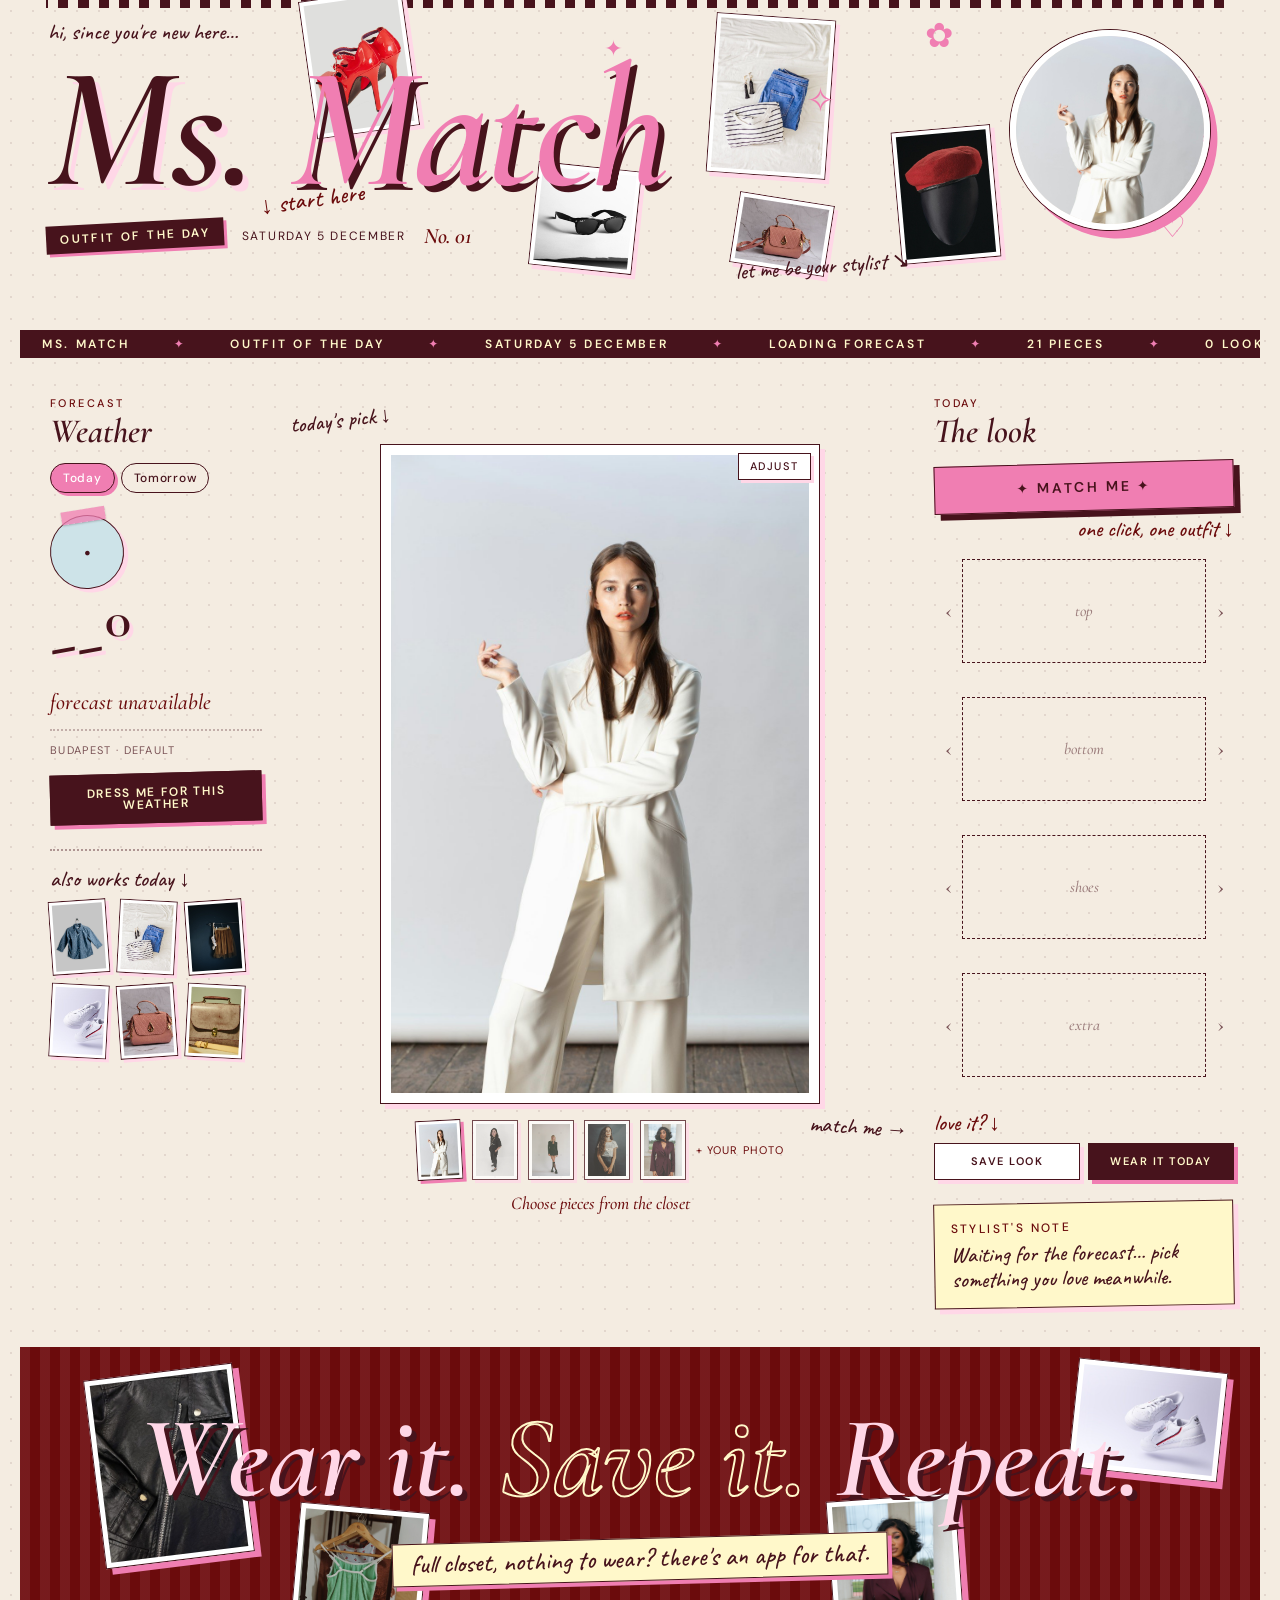
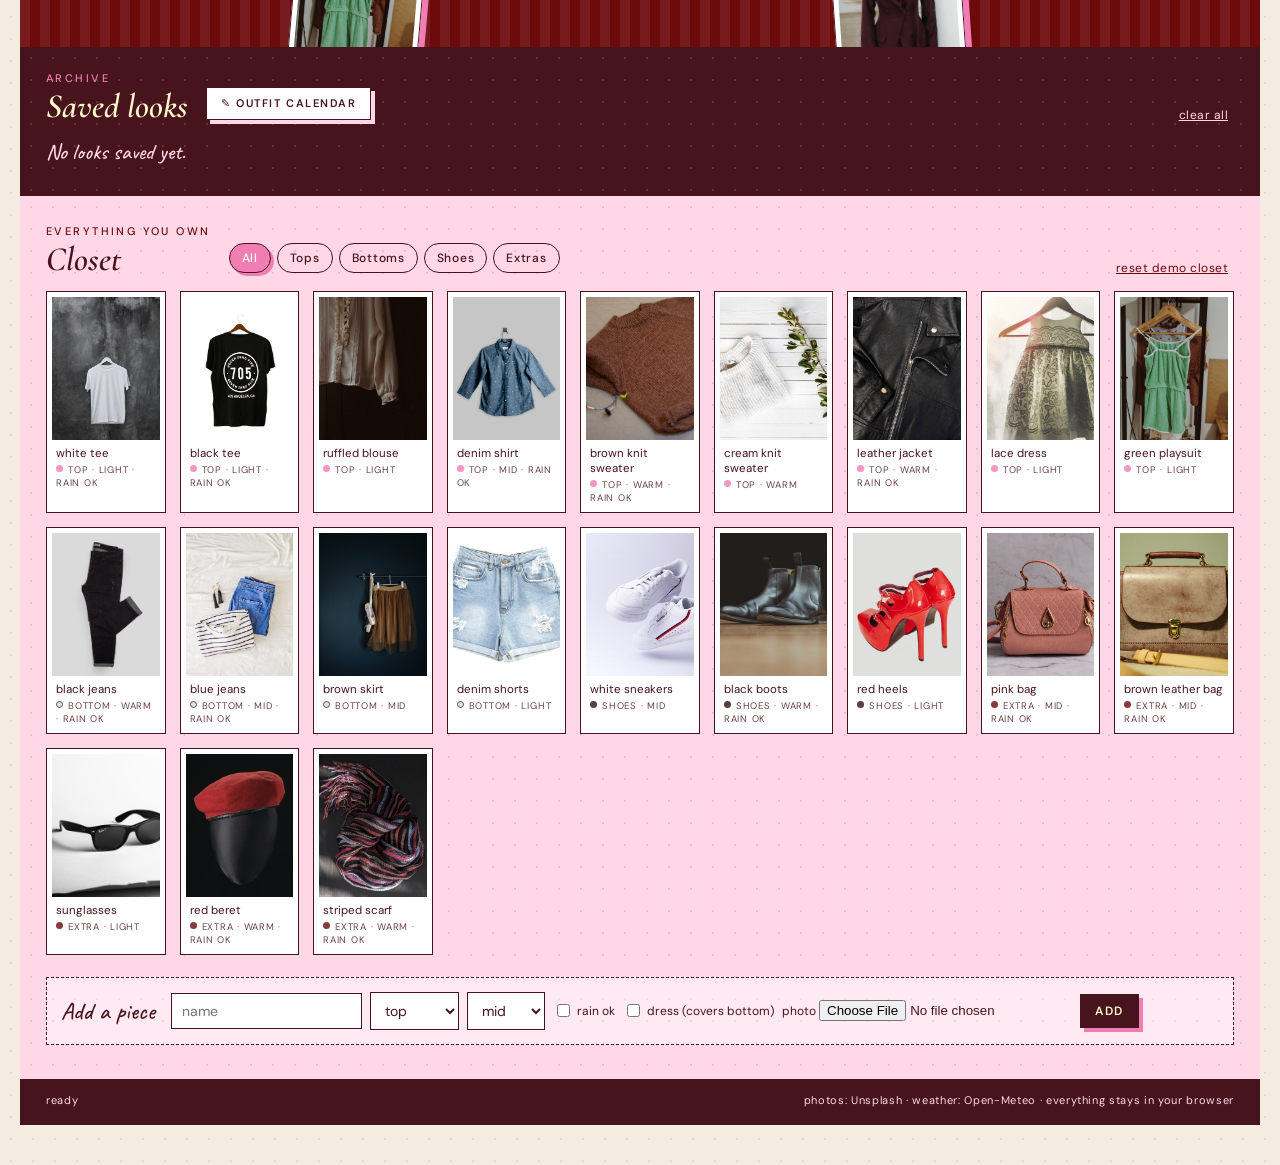
==== index.html @ efe059f7 "Add Ms. Match: closet, forecast and daily outfit A browser-only wardrobe app. Clothes are stored as " ====
<!DOCTYPE html>
<html lang="en">
<head>
  <meta charset="UTF-8">
  <meta name="viewport" content="width=device-width, initial-scale=1.0">
  <title>Ms. Match — Outfit of the day</title>
  <link rel="preconnect" href="https://fonts.googleapis.com">
  <link href="https://fonts.googleapis.com/css2?family=Cormorant+Garamond:ital,wght@0,500;0,600;1,500;1,600&family=DM+Sans:wght@400;500;600&family=Caveat:wght@500;600&display=swap" rel="stylesheet">
  <link rel="stylesheet" href="css/style.css">
</head>
<body>

<main class="app">

  <!-- ---------- hero ---------- -->
  <header class="hero">
    <!-- collage layer behind the name -->
    <div class="collage" aria-hidden="true">
      <img class="c1" src="assets/clothes/heels-red.jpg" alt="">
      <img class="c2" src="assets/clothes/sunglasses.jpg" alt="">
      <img class="c3" src="assets/clothes/jeans-blue.jpg" alt="">
      <img class="c4" src="assets/clothes/beret-red.jpg" alt="">
      <img class="c5" src="assets/clothes/bag-pink.jpg" alt="">
      <span class="scribble s1">↓ start here</span>
      <span class="scribble s2">✿</span>
      <span class="scribble s3">♡</span>
    </div>
    <div class="portrait" id="hero-portrait"><img src="assets/models/model-white.jpg" alt=""></div>
    <span class="note n1">hi, since you're new here…</span>
    <span class="note n2">let me be your stylist ↘</span>
    <span class="doodle d1">✦</span>
    <span class="doodle d2">✧</span>
    <span class="doodle d3">✦</span>
    <span class="doodle d4">✧</span>
    <h1 class="brand-big"><span class="ms">Ms.</span> <span class="match">Match</span></h1>
    <div class="hero-row">
      <span class="sticker">outfit of the day</span>
      <span class="hero-date" id="today-label">—</span>
      <span class="issue">No. 01</span>
    </div>
  </header>

  <!-- ticker -->
  <div class="ticker"><div class="ticker-track" id="ticker"></div></div>

  <!-- ---------- main three columns ---------- -->
  <section class="board">

    <!-- weather -->
    <aside class="col weather">
      <h2 class="title"><small>forecast</small>Weather</h2>
      <div class="day-toggle">
        <button class="chip active" data-day="0">Today</button>
        <button class="chip" data-day="1">Tomorrow</button>
      </div>
      <div class="w-icon" id="w-icon">·</div>
      <div class="w-temp" id="w-temp">--°</div>
      <div class="w-desc" id="w-desc">loading forecast…</div>
      <div class="w-meta" id="w-meta"></div>
      <div class="w-place" id="w-place">locating…</div>
      <button class="btn primary wide" id="btn-suggest">Dress me for this weather</button>
      <p class="hint" id="w-hint"></p>
      <div class="pairings">
        <span class="note">also works today ↓</span>
        <div class="pairings-grid" id="pairings"></div>
      </div>
    </aside>

    <!-- the model -->
    <section class="col stage-col">
      <span class="note n3">today's pick ↓</span>
      <span class="note n4">match me →</span>
      <div class="stage" id="stage">
        <img class="model" id="model-img" src="" alt="model">
        <div class="pin" data-slot="top"></div>
        <div class="pin" data-slot="bottom"></div>
        <div class="pin" data-slot="shoes"></div>
        <div class="pin" data-slot="extra"></div>
        <div class="scanline"></div>
        <div class="scan-label">matching…</div>
        <div class="match-label">match!</div>
        <button class="adjust-btn" id="btn-adjust" type="button">adjust</button>
      </div>
      <div class="adjust-bar" id="adjust-bar" hidden>
        <span class="what" id="adjust-what">drag a piece</span>
        <input type="range" id="adjust-scale" min="0.3" max="2" step="0.05" value="1"
               aria-label="size of the selected piece" disabled>
      </div>
      <div class="model-picker" id="model-picker"></div>
      <div class="caption" id="stage-caption">Choose pieces from the closet</div>
    </section>

    <!-- the look -->
    <aside class="col look">
      <h2 class="title"><small>today</small>The look</h2>
      <div class="match-zone">
        <button class="btn big" id="btn-match">✦ Match me ✦</button>
        <span class="note">one click, one outfit ↓</span>
      </div>

      <div class="slot" data-slot="top">
        <button class="arrow" data-dir="-1" aria-label="previous">‹</button>
        <div class="slot-card"><img alt=""><div class="slot-empty">top</div></div>
        <button class="arrow" data-dir="1" aria-label="next">›</button>
        <div class="slot-name"></div>
      </div>
      <div class="slot" data-slot="bottom">
        <button class="arrow" data-dir="-1" aria-label="previous">‹</button>
        <div class="slot-card"><img alt=""><div class="slot-empty">bottom</div></div>
        <button class="arrow" data-dir="1" aria-label="next">›</button>
        <div class="slot-name"></div>
      </div>
      <div class="slot" data-slot="shoes">
        <button class="arrow" data-dir="-1" aria-label="previous">‹</button>
        <div class="slot-card"><img alt=""><div class="slot-empty">shoes</div></div>
        <button class="arrow" data-dir="1" aria-label="next">›</button>
        <div class="slot-name"></div>
      </div>
      <div class="slot" data-slot="extra">
        <button class="arrow" data-dir="-1" aria-label="previous">‹</button>
        <div class="slot-card"><img alt=""><div class="slot-empty">extra</div></div>
        <button class="arrow" data-dir="1" aria-label="next">›</button>
        <div class="slot-name"></div>
      </div>

      <div class="actions" id="actions" hidden>
        <span class="note">love it? ↓</span>
        <button class="btn" id="btn-save">Save look</button>
        <button class="btn primary" id="btn-wear">Wear it today</button>
      </div>
      <div class="style-note">
        <span class="stamp" id="stamp">worn ✓</span>
        <span class="note-title">stylist's note</span>
        <p id="style-note">—</p>
      </div>
    </aside>
  </section>

  <!-- ---------- statement band ---------- -->
  <section class="band">
    <img class="b1" src="assets/clothes/jacket-leather.jpg" alt="">
    <img class="b2" src="assets/clothes/dress-green.jpg" alt="">
    <img class="b3" src="assets/clothes/sneakers-white.jpg" alt="">
    <img class="b4" src="assets/models/model-burgundy.jpg" alt="">
    <h2 class="band-text"><span>Wear it.</span> <span class="outline">Save it.</span> <span>Repeat.</span></h2>
    <span class="note n5">full closet, nothing to wear? there's an app for that.</span>
  </section>

  <!-- ---------- saved looks ---------- -->
  <section class="strip">
    <div class="strip-head">
      <h2 class="title"><small>archive</small>Saved looks</h2>
      <button class="btn" id="btn-cal">✎ Outfit calendar</button>
      <button class="link" id="btn-clear-saved">clear all</button>
    </div>
    <div class="saved-list" id="saved-list"></div>
  </section>

  <!-- ---------- closet ---------- -->
  <section class="closet">
    <div class="strip-head">
      <h2 class="title"><small>everything you own</small>Closet</h2>
      <div class="filters" id="filters">
        <button class="chip active" data-cat="all">All</button>
        <button class="chip" data-cat="top">Tops</button>
        <button class="chip" data-cat="bottom">Bottoms</button>
        <button class="chip" data-cat="shoes">Shoes</button>
        <button class="chip" data-cat="extra">Extras</button>
      </div>
      <button class="link" id="btn-reset-demo">reset demo closet</button>
    </div>

    <div class="closet-grid" id="closet-grid"></div>

    <form class="add-form" id="add-form">
      <span class="form-title">Add a piece</span>
      <input name="name" placeholder="name" required>
      <select name="cat">
        <option value="top">top</option>
        <option value="bottom">bottom</option>
        <option value="shoes">shoes</option>
        <option value="extra">extra</option>
      </select>
      <select name="warmth">
        <option value="1">light</option>
        <option value="2" selected>mid</option>
        <option value="3">warm</option>
      </select>
      <label class="check"><input name="rain" type="checkbox"> rain ok</label>
      <label class="check"><input name="full" type="checkbox"> dress (covers bottom)</label>
      <label class="file">photo <input name="photo" type="file" accept="image/*" required></label>
      <button class="btn primary" type="submit">Add</button>
    </form>
  </section>

  <!-- ---------- outfit calendar (modal) ---------- -->
  <div class="modal" id="cal" hidden>
    <div class="modal-card">
      <button class="modal-close" id="cal-close" aria-label="close">×</button>
      <div class="cal-head">
        <button class="arrow" id="cal-prev">‹</button>
        <h2 class="title" id="cal-title">—</h2>
        <button class="arrow" id="cal-next">›</button>
      </div>
      <div class="cal-week"><span>Mon</span><span>Tue</span><span>Wed</span><span>Thu</span><span>Fri</span><span>Sat</span><span>Sun</span></div>
      <div class="cal-grid" id="cal-grid"></div>
      <p class="note cal-note">every day you press "wear it" lands here ♡</p>
    </div>
  </div>

  <footer class="foot">
    <span id="status">ready</span>
    <span>photos: Unsplash · weather: Open-Meteo · everything stays in your browser</span>
  </footer>
</main>

<script src="js/closet.js"></script>
<script src="js/app.js"></script>
</body>
</html>
---- css/style.css ----
/* ------------------------------------------------------------------
   Ms. Match — paper, pink and a little burgundy
   Palette: cherry cola #47131C · rosewood #6B0B0C · coffee bean #2D120D
            lemon soda #FFF8CA · cotton candy #FFD7E7 · botticelli #CDE3E8
   Added:   paper #F4ECE1 (the page itself) · bubblegum #F07EB2 (display type)
   ------------------------------------------------------------------ */

:root {
  --wine:    #47131C;
  --rose:    #6B0B0C;
  --coffee:  #2D120D;
  --cream:   #FFF8CA;
  --blush:   #FFD7E7;
  --sky:     #CDE3E8;
  --paper:   #F4ECE1;
  --paper-2: #EDE2D3;
  --pink:    #F07EB2;
  --glow:    #FF8FC5;        /* the scanner light */
  --serif: 'Cormorant Garamond', Georgia, serif;
  --sans:  'DM Sans', system-ui, sans-serif;
  --hand:  'Caveat', 'Segoe Print', cursive;
}

* { box-sizing: border-box; }

body {
  margin: 0;
  min-height: 100vh;
  font-family: var(--sans);
  font-size: 14px;
  color: var(--wine);
  background-color: var(--paper);
  background-image: radial-gradient(rgba(71,19,28,.10) 1.3px, transparent 1.4px);
  background-size: 22px 22px;
}

.app { max-width: 1240px; margin: 0 auto; padding: 0 26px 40px; }

/* ---------- shared pieces --------------------------------------- */
.title {
  margin: 0 0 14px;
  font: italic 600 34px/1 var(--serif);
  color: var(--wine);
}
.title small {
  display: block; margin-bottom: 6px;
  font: 500 11px/1 var(--sans); letter-spacing: .22em; text-transform: uppercase;
  color: var(--rose);
}
.link {
  font: inherit; font-size: 12px; letter-spacing: .04em;
  background: none; border: 0; cursor: pointer;
  color: var(--rose); text-decoration: underline;
}
.note {                                   /* handwritten side notes */
  font: 500 22px/1.1 var(--hand);
  color: var(--wine);
  pointer-events: none;
}

/* the ONE building block: a white paper card with a wine line and a pink shadow */
.stage, .slot-card, .closet-item, .saved-item, .model-picker img {
  background: #fff;
  color: var(--wine);
  border: 1px solid var(--wine);
  box-shadow: 5px 5px 0 var(--blush);
}

/* pink washi tape — the motif that ties the cards together */
.saved-item::before, .w-icon::after {
  content: ""; position: absolute; z-index: 2;
  width: 44px; height: 13px; left: 50%; top: -7px;
  transform: translateX(-50%) rotate(-3deg);
  background: rgba(240,126,178,.75);
  box-shadow: 0 1px 2px rgba(0,0,0,.2);
}

.btn {
  font: 600 12px/1 var(--sans); letter-spacing: .14em; text-transform: uppercase;
  padding: 12px 16px; cursor: pointer;
  color: var(--wine); background: #fff;
  border: 1px solid var(--wine);
  box-shadow: 4px 4px 0 var(--blush);
  transition: transform .1s, box-shadow .1s, background .15s;
}
.btn:hover { background: var(--cream); }
.btn:active { transform: translate(3px, 3px); box-shadow: 1px 1px 0 var(--blush); }
.btn.primary { background: var(--wine); color: var(--cream); box-shadow: 4px 4px 0 var(--pink); }
.btn.primary:hover { background: var(--rose); }
.btn.wide { width: 100%; }

.chip {
  font: 500 12px/1 var(--sans); letter-spacing: .06em;
  padding: 8px 12px; cursor: pointer;
  color: var(--wine); background: transparent;
  border: 1px solid var(--wine); border-radius: 999px;
}
.chip.active { background: var(--wine); color: var(--cream); box-shadow: 3px 3px 0 var(--pink); }
.day-toggle, .filters { display: flex; gap: 6px; flex-wrap: wrap; }

/* ---------- hero ------------------------------------------------ */
.hero {
  position: relative;
  padding: 44px 0 10px;
  margin-bottom: 0;
  z-index: 2;
  min-height: 330px;
  border-top: 8px solid transparent;
  border-image: repeating-linear-gradient(90deg, var(--wine) 0 10px, transparent 10px 20px) 8;
}
.brand-big {
  margin: 0;
  font: italic 600 clamp(84px, 13.5vw, 176px)/.9 var(--serif);
  letter-spacing: -.02em;
  color: var(--pink);
  text-shadow: 6px 6px 0 var(--wine);
  pointer-events: none;
}
.brand-big .ms { color: var(--wine); text-shadow: 6px 6px 0 var(--blush); }
.hero-row {
  display: flex; align-items: center; gap: 18px; flex-wrap: wrap;
  margin-top: 14px;
  font-size: 12px; letter-spacing: .14em; text-transform: uppercase;
}
.hero-row .issue { font: italic 600 22px/1 var(--serif); letter-spacing: 0; text-transform: none; color: var(--rose); }
.sticker {
  display: inline-block; padding: 8px 14px;
  background: var(--wine); color: var(--cream);
  font: 600 12px/1 var(--sans); letter-spacing: .2em; text-transform: uppercase;
  transform: rotate(-3deg);
  box-shadow: 3px 3px 0 var(--pink);
}
.doodle { position: absolute; color: var(--pink); pointer-events: none; font-size: 28px; }
.doodle.d1 { left: 47%; top: 26px; font-size: 22px; }
.doodle.d2 { left: 64%; top: 70px; font-size: 34px; }
.doodle.d3 { right: 9%;  top: 40px; font-size: 40px; }
.doodle.d4 { right: 2%;  top: 118px; font-size: 20px; }
.hero .note.n1 { position: absolute; left: 2px; top: 12px; }
.hero .note.n2 { position: absolute; right: 12%; top: 96px; transform: rotate(-4deg); }
@media (max-width: 900px) {
  .hero { margin-bottom: 0; }
  .brand-big { text-shadow: 3px 3px 0 var(--wine); }
  .hero .note.n2 { display: none; }
}

/* ---------- board ------------------------------------------------ */
.board {
  display: grid;
  grid-template-columns: 220px 1fr 300px;
  gap: 30px;
  align-items: start;
  padding-top: 40px;
}
@media (max-width: 900px) { .board { grid-template-columns: 1fr; } }
.col { min-width: 0; }

/* weather */
.weather { padding: 0 4px; position: relative; }
.weather .chip.active { background: var(--pink); color: #fff; border-color: var(--wine); }
.w-icon {
  position: relative;
  width: 74px; height: 74px; margin: 22px 0 10px;
  display: grid; place-items: center;
  font-size: 40px; line-height: 1;
  background: var(--sky); color: var(--wine);
  border: 1px solid var(--wine); border-radius: 50%;
  box-shadow: 4px 4px 0 var(--blush);
  transform: rotate(-6deg);
}
.w-temp { font: 500 84px/1 var(--serif); color: var(--wine); text-shadow: 4px 4px 0 var(--blush); }
.w-desc { font: italic 500 22px/1.2 var(--serif); margin-top: 6px; color: var(--rose); }
.w-meta { font-size: 12px; opacity: .8; margin-top: 8px; white-space: pre-line; line-height: 1.6; }
.w-place { font-size: 11px; letter-spacing: .12em; text-transform: uppercase; opacity: .7; margin: 14px 0 16px; padding-top: 12px; border-top: 2px dotted rgba(71,19,28,.4); }
.weather .btn.primary { transform: rotate(-1.5deg); }
.hint { font: 500 21px/1.15 var(--hand); margin: 16px 0 0; color: var(--rose); }

/* stage */
.stage-col { display: flex; flex-direction: column; align-items: center; padding-top: 46px; position: relative; }
.stage {
  position: relative;
  width: 100%; max-width: 440px;
  aspect-ratio: 2 / 3;
  padding: 10px;
  overflow: hidden;
}
.stage .model {
  width: 100%; height: 100%; object-fit: cover; display: block;
  filter: saturate(.95);
  transition: filter .25s;
}
.stage-col .note.n3 { position: absolute; left: -6px; top: 10px; transform: rotate(-6deg); }
.stage-col .note.n4 { position: absolute; right: -4px; bottom: 76px; transform: rotate(4deg); }

/* A piece sits on the body. --px/--py are the centre as a percentage of the
   stage, --pw the width; app.js writes all three from the stored placement. */
/* multiply drops the plain light background of a self-shot piece into the photo
   behind it, so nothing has to be cut out by hand. It sits on .pin and not on
   the image: .pin is transformed, which makes it a stacking context, and a
   blend applied inside that context would blend against the pin itself -
   computing to "multiply" while changing nothing on screen. */
.pin {
  position: absolute;
  left: var(--px, 50%); top: var(--py, 50%);
  width: var(--pw, 34%); aspect-ratio: 3 / 4;
  opacity: 0;
  transform: translate(-50%, -50%) scale(.85) rotate(var(--tilt, 0deg));
  transition: opacity .25s, transform .25s;
  pointer-events: none;
  mix-blend-mode: multiply;
}
/* contain keeps the whole garment in frame; the blend hides the empty edges */
.pin img { width: 100%; height: 100%; object-fit: contain; display: block; }
.pin.on { opacity: 1; transform: translate(-50%, -50%) scale(1) rotate(var(--tilt, 0deg)); }

/* adjust mode: the pieces become draggable, everything else stays put */
.adjust-btn {
  position: absolute; right: 8px; top: 8px; z-index: 3;
  font: 500 11px/1 var(--sans); letter-spacing: .14em; text-transform: uppercase;
  padding: 7px 11px; cursor: pointer;
  background: #fff; color: var(--wine);
  border: 1px solid var(--wine); box-shadow: 3px 3px 0 var(--blush);
}
.stage.adjusting .adjust-btn { background: var(--wine); color: var(--cream); }
.stage.adjusting .pin.on { pointer-events: auto; cursor: grab; touch-action: none; }
.stage.adjusting .pin.on::after {
  content: ""; position: absolute; inset: -3px;
  border: 1px dashed var(--rose);
}
.stage.adjusting .pin.on.active::after { border: 2px solid var(--glow); }
.stage.adjusting .pin.on.dragging { cursor: grabbing; transition: none; }
.adjust-bar {
  display: flex; align-items: center; gap: 10px;
  margin-top: 12px; width: 100%; max-width: 440px;
  font: 500 12px/1 var(--sans); color: var(--wine);
}
.adjust-bar[hidden] { display: none; }
.adjust-bar input[type="range"] { flex: 1; accent-color: var(--rose); }
.adjust-bar .what { letter-spacing: .1em; text-transform: uppercase; min-width: 96px; }

/* scan effect: a pink x-ray — the model stays visible as a silhouette */
.stage.scan, .stage.spin { background: var(--wine); border-color: var(--wine); }
.stage.scan .model, .stage.spin .model {
  filter: grayscale(1) contrast(1.35) brightness(.75) sepia(1) hue-rotate(295deg) saturate(2.4);
}
/* During the sweep the stage turns wine-dark. multiply against a dark backdrop
   would swallow the pieces, so they blend normally for the length of the
   animation and glow instead. */
.stage.scan .pin.on, .stage.spin .pin.on { mix-blend-mode: normal; }
.stage.scan .pin.on img, .stage.spin .pin.on img {
  filter: grayscale(1) contrast(1.3) sepia(1) hue-rotate(300deg) saturate(2.2) brightness(1.05)
          drop-shadow(0 0 10px rgba(255,143,197,.8));
}
.scanline {
  position: absolute; left: 0; right: 0; top: -4px; height: 4px;
  background: var(--glow); box-shadow: 0 0 18px 6px rgba(255,143,197,.75);
  opacity: 0; pointer-events: none;
}
.stage.scan .scanline { animation: sweep 2.4s ease-in-out 1; }
.stage.spin .scanline { animation: sweep 1.1s linear infinite; }
@keyframes sweep { from { top: -4px; opacity: 1; } to { top: 100%; opacity: 1; } }
.scan-label {
  position: absolute; left: 0; right: 0; bottom: 14px; text-align: center;
  font: 500 12px/1 var(--sans); letter-spacing: .5em; text-transform: uppercase;
  color: var(--glow); text-shadow: 0 0 10px var(--glow);
  opacity: 0; pointer-events: none;
}
.stage.scan .scan-label, .stage.spin .scan-label { animation: blink .5s steps(2) infinite; }
@keyframes blink { from { opacity: 1; } to { opacity: .3; } }

/* the "match!" burst after a shuffle */
.match-label {
  position: absolute; inset: 0; display: grid; place-items: center;
  font: 600 96px/1 var(--hand); color: var(--cream);
  text-shadow: 5px 5px 0 var(--pink), 0 0 30px rgba(255,143,197,.8);
  transform: rotate(-8deg) scale(.4); opacity: 0; pointer-events: none;
}
.stage.matched .match-label { animation: pop .9s cubic-bezier(.2,1.4,.4,1) 1 forwards; }
@keyframes pop {
  0%   { opacity: 0; transform: rotate(-8deg) scale(.4); }
  35%  { opacity: 1; transform: rotate(-8deg) scale(1.15); }
  100% { opacity: 1; transform: rotate(-8deg) scale(1); }
}

/* the one big button: Match me */
.match-zone { display: flex; flex-direction: column; gap: 6px; margin: 0 0 18px; }
.match-zone .note { color: var(--rose); align-self: flex-end; }
.btn.big {
  padding: 16px 28px; font-size: 14px; letter-spacing: .2em;
  background: var(--pink); color: var(--wine); border-color: var(--wine);
  box-shadow: 6px 6px 0 var(--wine);
  transform: rotate(-1.5deg);
}
.btn.big:hover { background: #ff9ccb; }
.btn.big:active { transform: rotate(-1.5deg) translate(4px, 4px); box-shadow: 2px 2px 0 var(--wine); }
.stage.spin .pin { transition: none; }

.model-picker { display: flex; gap: 10px; margin-top: 16px; align-items: center; }
.model-picker img {
  width: 46px; height: 60px; object-fit: cover; cursor: pointer;
  padding: 3px; opacity: .75; box-shadow: 3px 3px 0 var(--blush);
}
.model-picker img.on { opacity: 1; transform: rotate(-3deg); box-shadow: 3px 3px 0 var(--pink); }
.model-picker .file { font-size: 11px; letter-spacing: .1em; text-transform: uppercase; cursor: pointer; color: var(--rose); }
.model-picker input { display: none; }
.caption { margin-top: 12px; font: italic 500 18px/1.3 var(--serif); text-align: center; color: var(--rose); max-width: 440px; }

/* the look */
.slot {
  display: grid;
  grid-template-columns: 28px 1fr 28px;
  grid-template-areas: "l card r" ". name .";
  align-items: center;
  margin-bottom: 12px;
}
.slot-card { grid-area: card; position: relative; height: 104px; padding: 5px; }
.slot-card img { width: 100%; height: 100%; object-fit: cover; display: none; }
.slot-card.on img { display: block; }
.slot-card:not(.on) { background: transparent; border: 1px dashed var(--wine); box-shadow: none; }
.slot-empty {
  position: absolute; inset: 0; display: grid; place-items: center;
  font: italic 500 16px var(--serif); color: var(--wine); opacity: .5;
}
.slot-card.on .slot-empty { display: none; }
.slot .arrow { font: 500 24px/1 var(--serif); color: var(--wine); background: none; border: 0; cursor: pointer; opacity: .7; }
.slot .arrow:hover { opacity: 1; }
.slot-name { grid-area: name; text-align: center; font: italic 500 15px var(--serif); color: var(--rose); min-height: 16px; margin-top: 6px; }
.slot.dim { opacity: .35; }
.actions { display: grid; grid-template-columns: 1fr 1fr; gap: 8px; margin-top: 8px; animation: rise .4s ease-out; }
.actions .note { grid-column: 1 / -1; color: var(--rose); }
.actions .btn { padding: 12px 6px; font-size: 11px; }
.actions.pulse .btn.primary { animation: pulse 1.2s ease-in-out 3; }
@keyframes rise { from { opacity: 0; transform: translateY(8px); } to { opacity: 1; transform: none; } }
@keyframes pulse { 0%, 100% { transform: none; } 50% { transform: scale(1.06) rotate(-1deg); } }

/* ---------- saved looks: the burgundy band ------------------------ */
.strip {
  margin: 40px -26px 0;
  padding: 26px 26px 30px;
  background-color: var(--wine);
  background-image: radial-gradient(rgba(255,215,231,.16) 1.4px, transparent 1.5px);
  background-size: 22px 22px;
  color: var(--cream);
}
.strip .title { color: var(--cream); }
.strip .title small { color: var(--pink); }
.strip .link { color: var(--blush); }
.strip-head { display: flex; align-items: flex-end; gap: 18px; margin-bottom: 14px; }
.strip-head .title { margin: 0; }
.strip-head .filters { margin-bottom: 4px; }
.strip-head .link { margin-left: auto; }
.saved-list { display: flex; gap: 14px; flex-wrap: wrap; }
.saved-list .empty { font: 500 22px var(--hand); color: var(--blush); }
.saved-item {
  position: relative;
  display: flex; align-items: flex-end; gap: 10px; cursor: pointer;
  padding: 10px 10px 8px; margin-top: 8px;
  box-shadow: 5px 5px 0 var(--pink);
}
.saved-item:hover { background: var(--cream); }
.saved-item .thumbs { display: flex; gap: 3px; }
.saved-item .thumbs img { width: 34px; height: 44px; object-fit: cover; }
.saved-item .meta { font-size: 11px; opacity: .8; line-height: 1.4; }
.saved-item.worn { background: var(--blush); }
.saved-item.worn .meta::after { content: "worn today"; display: block; color: var(--rose); font-style: italic; }
.saved-item .del { background: none; border: 0; color: var(--wine); opacity: .5; cursor: pointer; font-size: 14px; }
.saved-item .wear {
  font: 600 10px/1 var(--sans); letter-spacing: .14em; text-transform: uppercase;
  padding: 7px 9px; cursor: pointer; background: var(--wine); color: var(--cream); border: 0;
  box-shadow: 3px 3px 0 var(--pink);
}
.saved-item .wear:hover { background: var(--rose); }
.strip-head .btn { margin-bottom: 4px; padding: 10px 14px; font-size: 11px; }

/* ---------- closet: the cotton-candy block --------------------------- */
.closet {
  margin: 0 -26px 0;
  padding: 30px 26px 34px;
  background-color: var(--blush);
  background-image: radial-gradient(rgba(71,19,28,.12) 1.3px, transparent 1.4px);
  background-size: 22px 22px;
  color: var(--wine);
}
.closet .chip.active { background: var(--pink); color: #fff; }
.closet-grid {
  display: grid;
  grid-template-columns: repeat(auto-fill, minmax(118px, 1fr));
  gap: 14px;
}
.closet-item {
  position: relative; cursor: pointer;
  padding: 5px 5px 0;
  transition: transform .15s, box-shadow .15s;
}
.closet-item:hover { transform: translate(-2px, -2px); box-shadow: 7px 7px 0 var(--pink); }
.closet-item.on { background: var(--cream); transform: rotate(-2deg); box-shadow: 5px 5px 0 var(--pink); }
.closet-item img { width: 100%; aspect-ratio: 3 / 4; object-fit: cover; display: block; }
.closet-item .label { padding: 7px 4px 8px; font-size: 11.5px; line-height: 1.3; }
.closet-item .label small { display: block; opacity: .8; letter-spacing: .08em; text-transform: uppercase; font-size: 9.5px; margin-top: 2px; }
.closet-item .label small::before { content: ""; display: inline-block; width: 7px; height: 7px; border-radius: 50%; margin-right: 5px; vertical-align: 1px; background: var(--wine); }
.closet-item[data-cat="top"]    .label small::before { background: var(--pink); }
.closet-item[data-cat="bottom"] .label small::before { background: var(--sky); border: 1px solid var(--wine); width: 5px; height: 5px; }
.closet-item[data-cat="shoes"]  .label small::before { background: var(--coffee); }
.closet-item[data-cat="extra"]  .label small::before { background: var(--rose); }
.closet-item .del {
  position: absolute; top: 8px; right: 8px; width: 20px; height: 20px;
  border: 0; border-radius: 50%; background: var(--wine); color: #fff; cursor: pointer; font-size: 12px; line-height: 20px; padding: 0;
  opacity: 0; transition: opacity .15s;
}
.closet-item:hover .del { opacity: 1; }
.closet-item.hidden { display: none; }

.add-form {
  display: flex; flex-wrap: wrap; gap: 8px; align-items: center;
  margin-top: 22px; padding: 14px; border: 1px dashed var(--wine); background: rgba(255,255,255,.45);
}
.form-title { font: 500 24px/1 var(--hand); color: var(--wine); margin-right: 8px; }
.add-form input:not([type]), .add-form select {
  font: inherit; color: var(--wine); background: #fff;
  border: 1px solid var(--wine); padding: 8px 10px;
}
.add-form input:not([type]) { min-width: 150px; }
.add-form .check { font-size: 12px; display: flex; gap: 4px; align-items: center; }
.add-form .file { font-size: 12px; }
.add-form .btn { padding: 10px 14px; }

.foot {
  display: flex; justify-content: space-between; gap: 12px; flex-wrap: wrap;
  margin: 0 -26px; padding: 14px 26px 18px;
  background: var(--wine); color: var(--blush);
  font-size: 11px; letter-spacing: .06em;
}


/* ================= density: collage, ticker, stats, band ================= */

/* hero collage behind the name */
.collage { position: absolute; inset: 0; pointer-events: none; z-index: -1; }
.collage img {
  position: absolute; width: 120px; aspect-ratio: 3 / 4; object-fit: cover;
  padding: 4px; background: #fff; border: 1px solid var(--wine); box-shadow: 4px 4px 0 var(--blush);
}
.collage .c1 { left: 22%; top: -14px; transform: rotate(-8deg); width: 104px; }
.collage .c2 { left: 41%; top: 158px; transform: rotate(6deg); width: 104px; aspect-ratio: 1; }
.collage .c3 { left: 56%; top: 8px;   transform: rotate(4deg); }
.collage .c4 { right: 20%; top: 120px; transform: rotate(-5deg); width: 100px; }
.collage .c5 { right: 34%; top: 190px; transform: rotate(9deg); width: 96px; aspect-ratio: 4/3; }
.scribble { position: absolute; font: 500 24px var(--hand); color: var(--rose); }
.scribble.s1 { left: 18%; top: 176px; transform: rotate(-8deg); }
.scribble.s2 { left: 74%; top: 6px; font-size: 34px; color: var(--pink); }
.scribble.s3 { right: 4%; top: 200px; font-size: 30px; color: var(--pink); }

/* the portrait sticker overlapping the name */
.portrait {
  position: absolute; right: 2%; top: 22px; z-index: 3;
  width: 200px; height: 200px; border-radius: 50%; overflow: hidden;
  border: 6px solid #fff; box-shadow: 0 0 0 1px var(--wine), 8px 8px 0 var(--pink);
  transform: rotate(4deg);
}
.portrait img { width: 100%; height: 100%; object-fit: cover; object-position: 50% 12%; }
.hero .note.n2 { right: auto; left: 58%; top: 246px; }
.brand-big { position: relative; z-index: 2; }
@media (max-width: 900px) { .portrait { width: 120px; height: 120px; top: 10px; } .collage img { width: 80px; } }

/* ticker */
.ticker {
  margin: 0 -26px; padding: 8px 0; overflow: hidden; white-space: nowrap;
  background: var(--wine); color: var(--cream);
  font: 600 12px/1 var(--sans); letter-spacing: .22em; text-transform: uppercase;
}
.ticker-track { display: inline-block; animation: ticker 40s linear infinite; }
.ticker-track span { display: inline-block; padding: 0 22px; }
.ticker-track span::after { content: "✦"; color: var(--pink); margin-left: 44px; }
@keyframes ticker { from { transform: translateX(0); } to { transform: translateX(-50%); } }

/* "also works today" mini board in the weather column */
.pairings { margin-top: 26px; padding-top: 16px; border-top: 2px dotted rgba(71,19,28,.4); }
.pairings .note { display: block; margin-bottom: 8px; }
.pairings-grid { display: flex; flex-wrap: wrap; gap: 10px; }
.pairings-grid img {
  width: 58px; height: 74px; object-fit: cover; cursor: pointer;
  padding: 3px; background: #fff; border: 1px solid var(--wine); box-shadow: 3px 3px 0 var(--blush);
}
.pairings-grid img:nth-child(odd) { transform: rotate(-4deg); }
.pairings-grid img:nth-child(even) { transform: rotate(3deg); }
.pairings-grid img:hover { transform: rotate(0) scale(1.06); }

/* stylist's note: a torn lemon-soda paper with a stamp */
.style-note {
  position: relative; margin-top: 22px; padding: 16px 16px 14px;
  background: var(--cream);
  border: 1px solid var(--wine);
  box-shadow: 5px 5px 0 var(--blush);
  transform: rotate(-1deg);
}
.style-note .note-title { display: block; font: 500 12px var(--sans); letter-spacing: .2em; text-transform: uppercase; color: var(--rose); margin-bottom: 6px; }
.style-note p { margin: 0; font: 500 22px/1.15 var(--hand); color: var(--wine); }
.stamp {
  position: absolute; right: 10px; top: -14px;
  padding: 6px 10px; border: 2px solid var(--rose); color: var(--rose);
  font: 700 12px/1 var(--sans); letter-spacing: .2em; text-transform: uppercase;
  transform: rotate(8deg); background: rgba(255,255,255,.7);
  opacity: 0; transition: opacity .2s;
}
.stamp.on { opacity: 1; }

/* statement band */
.band {
  position: relative; overflow: hidden;
  margin: 40px -26px 0; padding: 54px 26px 60px;
  background-color: var(--rose);
  background-image: repeating-linear-gradient(90deg, rgba(255,215,231,.08) 0 10px, transparent 10px 20px);
  color: var(--cream);
  min-height: 300px;
}
.band img {
  position: absolute; object-fit: cover;
  padding: 5px; background: #fff; border: 1px solid var(--wine); box-shadow: 6px 6px 0 var(--pink);
}
.band .b1 { left: 6%;  top: 24px;  width: 150px; height: 190px; transform: rotate(-7deg); }
.band .b2 { left: 22%; bottom: -30px; width: 130px; height: 170px; transform: rotate(5deg); }
.band .b3 { right: 3%; top: 18px;  width: 150px; height: 110px; transform: rotate(6deg); }
.band .b4 { right: 24%; bottom: -40px; width: 130px; height: 190px; transform: rotate(-4deg); }
.band-text {
  position: relative; z-index: 2; margin: 0; text-align: center;
  font: italic 600 clamp(56px, 9vw, 120px)/1 var(--serif);
  color: var(--blush);
  text-shadow: 5px 5px 0 var(--wine);
}
.band-text .outline {
  color: transparent; -webkit-text-stroke: 2px var(--cream); text-shadow: none;
}
.band .note.n5 {
  position: relative; z-index: 2; display: table; margin: 22px auto 0; padding: 6px 18px;
  color: var(--wine); background: var(--cream); font-size: 26px;
  border: 1px solid var(--wine); box-shadow: 4px 4px 0 var(--pink); transform: rotate(-1.5deg);
}
.strip { margin-top: 0; }


/* ================= outfit calendar ================= */
.modal[hidden] { display: none; }
.modal {
  position: fixed; inset: 0; z-index: 50;
  background: rgba(71,19,28,.55);
  display: grid; place-items: center; padding: 20px;
}
.modal-card {
  position: relative; width: min(760px, 100%); max-height: 92vh; overflow: auto;
  background: var(--paper); color: var(--wine);
  background-image: radial-gradient(rgba(71,19,28,.10) 1.3px, transparent 1.4px); background-size: 22px 22px;
  border: 1px solid var(--wine); box-shadow: 10px 10px 0 var(--pink);
  padding: 22px 24px 18px;
}
.modal-close {
  position: absolute; top: 10px; right: 12px; width: 32px; height: 32px;
  border: 1px solid var(--wine); background: #fff; color: var(--wine); font-size: 18px; cursor: pointer;
  box-shadow: 3px 3px 0 var(--blush);
}
.cal-head { display: flex; align-items: center; justify-content: center; gap: 18px; margin-bottom: 10px; }
.cal-head .title { margin: 0; text-align: center; min-width: 220px; }
.cal-head .arrow { font: 500 30px/1 var(--serif); color: var(--wine); background: none; border: 0; cursor: pointer; }
.cal-week { display: grid; grid-template-columns: repeat(7, 1fr); text-align: center; font-size: 10px; letter-spacing: .16em; text-transform: uppercase; color: var(--rose); margin-bottom: 4px; }
.cal-grid { display: grid; grid-template-columns: repeat(7, 1fr); gap: 6px; }
.cal-day {
  min-height: 78px; padding: 5px 6px; background: rgba(255,255,255,.7);
  border: 1px solid rgba(71,19,28,.35); position: relative;
}
.cal-day.empty { background: transparent; border-color: transparent; }
.cal-day .d { font: 600 12px var(--serif); color: var(--wine); }
.cal-day.today .d { background: var(--pink); color: #fff; padding: 1px 6px; border-radius: 999px; }
.cal-day.worn { background: #fff; border-color: var(--wine); box-shadow: 3px 3px 0 var(--blush); cursor: pointer; }
.cal-day.worn:hover { box-shadow: 3px 3px 0 var(--pink); }
.cal-day .thumbs { display: flex; gap: 2px; margin-top: 5px; flex-wrap: wrap; }
.cal-day .thumbs img { width: 22px; height: 28px; object-fit: cover; border: 1px solid var(--wine); }
.cal-note { text-align: center; margin: 14px 0 0; color: var(--rose); }
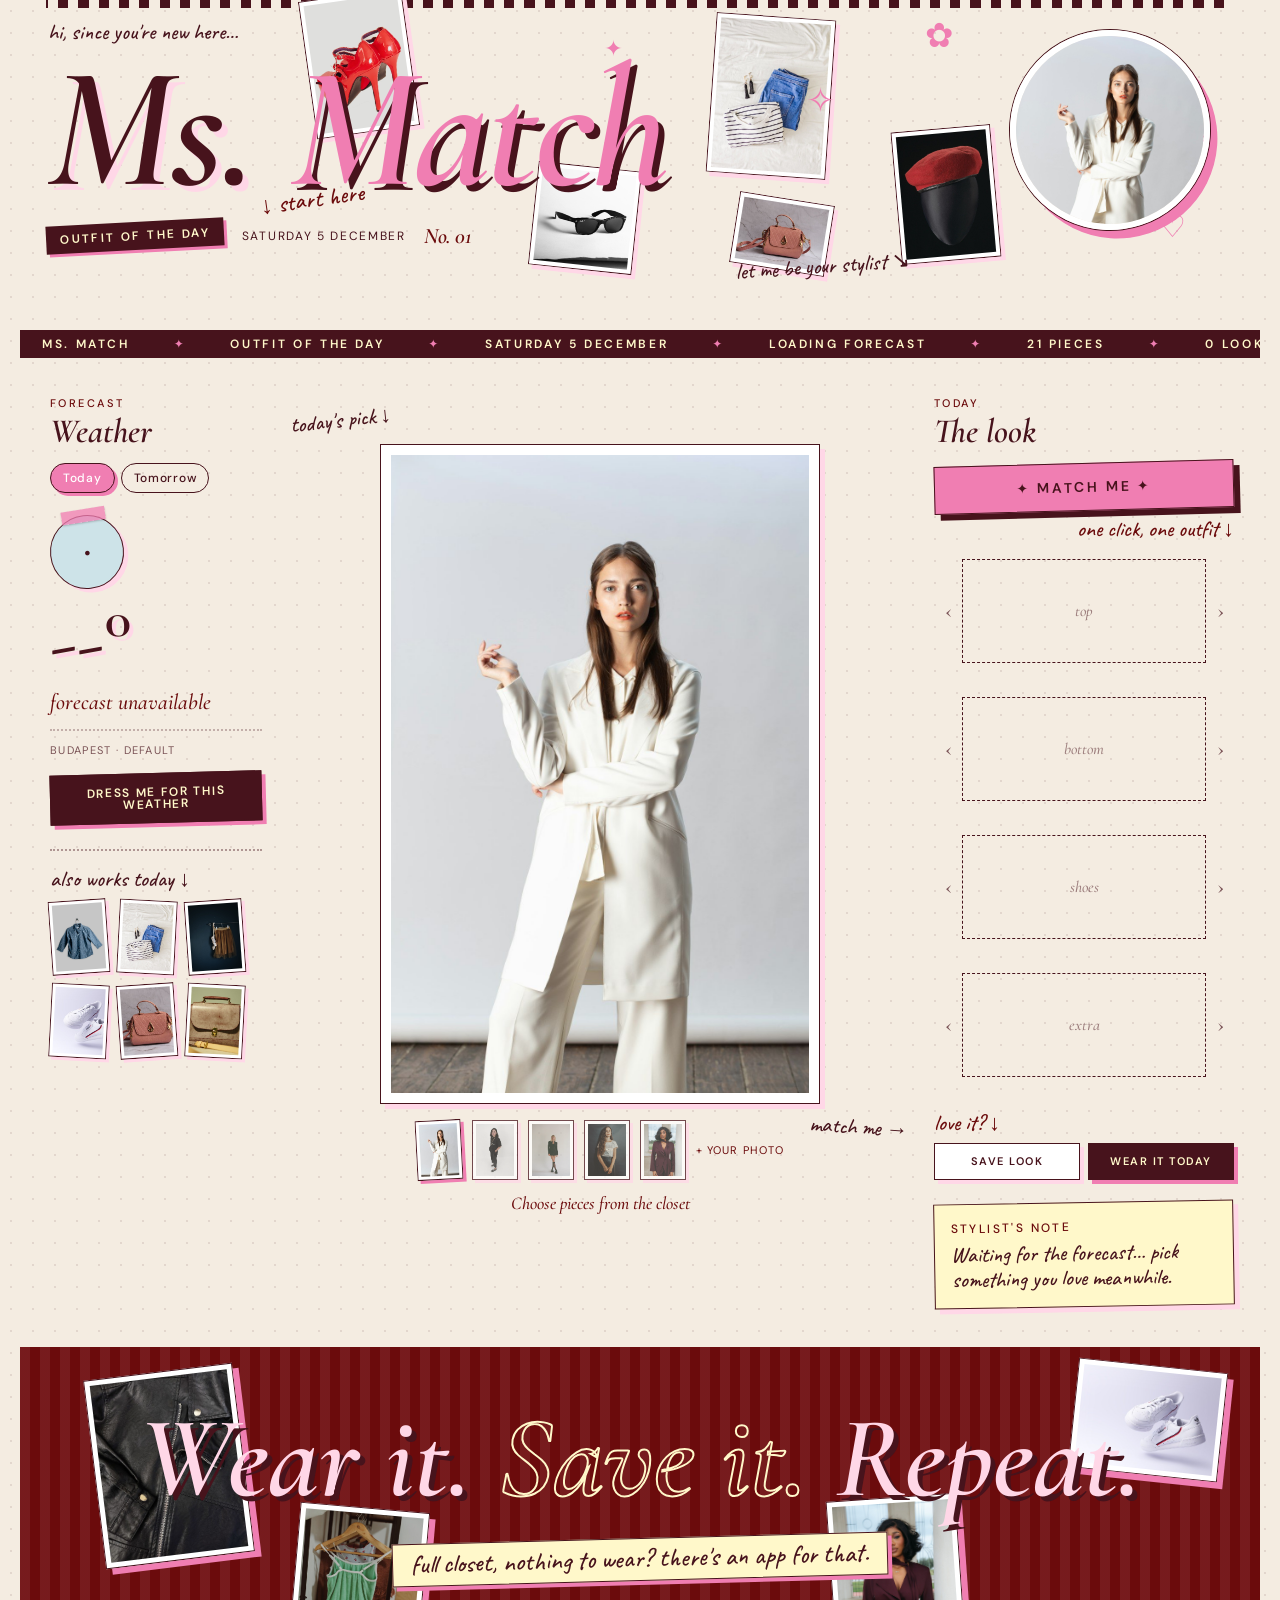
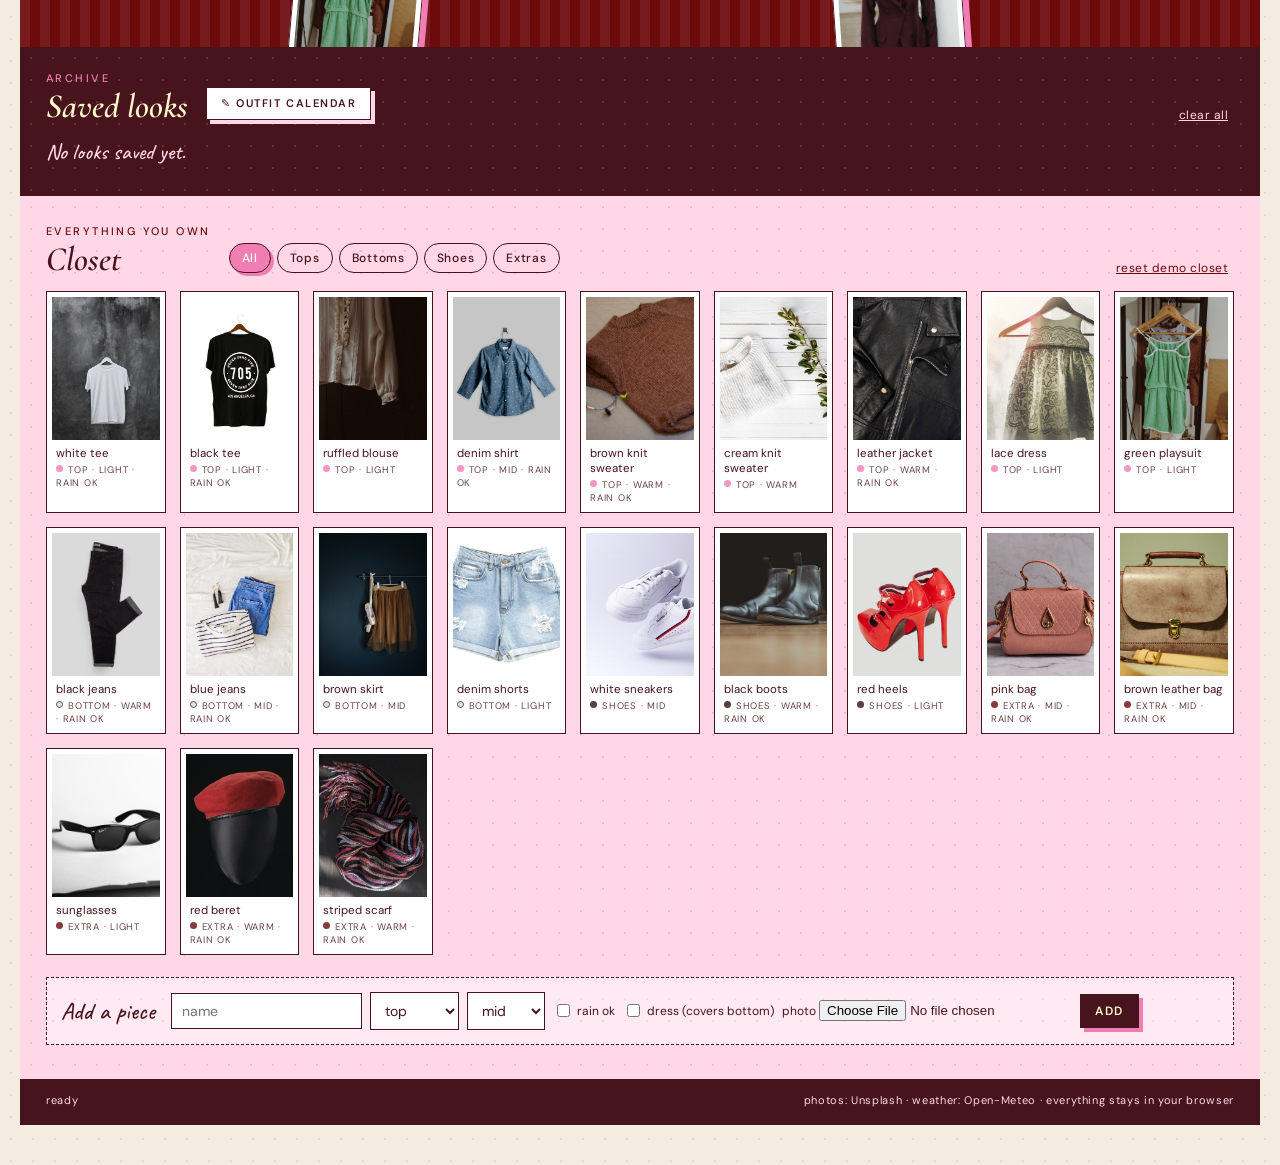
==== commit 0cb9cdc3: "Pin the outfit up as polaroids instead of laying it on the model Running the previous change showed " ====
--- a/index.html
+++ b/index.html
@@ -72,19 +72,13 @@
       <span class="note n4">match me →</span>
       <div class="stage" id="stage">
         <img class="model" id="model-img" src="" alt="model">
-        <div class="pin" data-slot="top"></div>
-        <div class="pin" data-slot="bottom"></div>
-        <div class="pin" data-slot="shoes"></div>
-        <div class="pin" data-slot="extra"></div>
+        <div class="pin pin-top"    data-slot="top"></div>
+        <div class="pin pin-bottom" data-slot="bottom"></div>
+        <div class="pin pin-shoes"  data-slot="shoes"></div>
+        <div class="pin pin-extra"  data-slot="extra"></div>
         <div class="scanline"></div>
         <div class="scan-label">matching…</div>
         <div class="match-label">match!</div>
-        <button class="adjust-btn" id="btn-adjust" type="button">adjust</button>
-      </div>
-      <div class="adjust-bar" id="adjust-bar" hidden>
-        <span class="what" id="adjust-what">drag a piece</span>
-        <input type="range" id="adjust-scale" min="0.3" max="2" step="0.05" value="1"
-               aria-label="size of the selected piece" disabled>
       </div>
       <div class="model-picker" id="model-picker"></div>
       <div class="caption" id="stage-caption">Choose pieces from the closet</div>
--- a/css/style.css
+++ b/css/style.css
@@ -59,7 +59,7 @@
 }
 
 /* the ONE building block: a white paper card with a wine line and a pink shadow */
-.stage, .slot-card, .closet-item, .saved-item, .model-picker img {
+.stage, .pin, .slot-card, .closet-item, .saved-item, .model-picker img {
   background: #fff;
   color: var(--wine);
   border: 1px solid var(--wine);
@@ -191,51 +191,46 @@
 .stage-col .note.n3 { position: absolute; left: -6px; top: 10px; transform: rotate(-6deg); }
 .stage-col .note.n4 { position: absolute; right: -4px; bottom: 76px; transform: rotate(4deg); }
 
-/* A piece sits on the body. --px/--py are the centre as a percentage of the
-   stage, --pw the width; app.js writes all three from the stored placement. */
-/* multiply drops the plain light background of a self-shot piece into the photo
-   behind it, so nothing has to be cut out by hand. It sits on .pin and not on
-   the image: .pin is transformed, which makes it a stacking context, and a
-   blend applied inside that context would blend against the pin itself -
-   computing to "multiply" while changing nothing on screen. */
+/* A piece is a polaroid: an even white border on three sides, a deep one at
+   the bottom for the name, and a pin holding it to the board. The frame is
+   padding rather than an image, so it stays crisp at any card width. */
 .pin {
   position: absolute;
-  left: var(--px, 50%); top: var(--py, 50%);
-  width: var(--pw, 34%); aspect-ratio: 3 / 4;
-  opacity: 0;
-  transform: translate(-50%, -50%) scale(.85) rotate(var(--tilt, 0deg));
+  width: 26%; aspect-ratio: 3 / 4;
+  padding: 7px 7px 31px;
+  opacity: 0; transform: scale(.85);
   transition: opacity .25s, transform .25s;
-  pointer-events: none;
-  mix-blend-mode: multiply;
-}
-/* contain keeps the whole garment in frame; the blend hides the empty edges */
-.pin img { width: 100%; height: 100%; object-fit: contain; display: block; }
-.pin.on { opacity: 1; transform: translate(-50%, -50%) scale(1) rotate(var(--tilt, 0deg)); }
-
-/* adjust mode: the pieces become draggable, everything else stays put */
-.adjust-btn {
-  position: absolute; right: 8px; top: 8px; z-index: 3;
-  font: 500 11px/1 var(--sans); letter-spacing: .14em; text-transform: uppercase;
-  padding: 7px 11px; cursor: pointer;
-  background: #fff; color: var(--wine);
-  border: 1px solid var(--wine); box-shadow: 3px 3px 0 var(--blush);
-}
-.stage.adjusting .adjust-btn { background: var(--wine); color: var(--cream); }
-.stage.adjusting .pin.on { pointer-events: auto; cursor: grab; touch-action: none; }
-.stage.adjusting .pin.on::after {
-  content: ""; position: absolute; inset: -3px;
-  border: 1px dashed var(--rose);
-}
-.stage.adjusting .pin.on.active::after { border: 2px solid var(--glow); }
-.stage.adjusting .pin.on.dragging { cursor: grabbing; transition: none; }
-.adjust-bar {
-  display: flex; align-items: center; gap: 10px;
-  margin-top: 12px; width: 100%; max-width: 440px;
-  font: 500 12px/1 var(--sans); color: var(--wine);
-}
-.adjust-bar[hidden] { display: none; }
-.adjust-bar input[type="range"] { flex: 1; accent-color: var(--rose); }
-.adjust-bar .what { letter-spacing: .1em; text-transform: uppercase; min-width: 96px; }
+}
+.pin img { width: 100%; height: 100%; object-fit: cover; display: block; }
+.pin.on { opacity: 1; transform: scale(1) rotate(var(--tilt, 0deg)); }
+.pin-top    { left: 4%;  top: 7%;   --tilt: -4deg; }
+.pin-extra  { right: 4%; top: 11%;  --tilt: 3deg; }
+.pin-bottom { right: 5%; top: 43%;  --tilt: -2deg; }
+.pin-shoes  { left: 5%;  bottom: 7%; --tilt: 3deg; }
+
+/* the name, written into the margin the bottom padding leaves */
+.pin .cap {
+  position: absolute; left: 7px; right: 7px; bottom: 3px;
+  font: 500 13px/1.4 var(--hand); color: var(--wine);
+  text-align: center;
+  white-space: nowrap; overflow: hidden; text-overflow: ellipsis;
+}
+
+/* the pin itself: a head with a highlight, and a short stem behind it */
+.pin::before {
+  content: ""; position: absolute; z-index: 3;
+  left: 50%; top: -7px; width: 13px; height: 13px;
+  transform: translateX(-50%) rotate(-8deg);
+  border-radius: 50%;
+  background: radial-gradient(circle at 34% 30%, #fff 6%, var(--rose) 42%, var(--wine) 100%);
+  box-shadow: 0 2px 3px rgba(71,19,28,.45);
+}
+.pin::after {
+  content: ""; position: absolute; z-index: 2;
+  left: 50%; top: 2px; width: 2px; height: 9px;
+  transform: translateX(-50%) rotate(-8deg);
+  background: var(--wine); opacity: .55;
+}
 
 /* scan effect: a pink x-ray — the model stays visible as a silhouette */
 .stage.scan, .stage.spin { background: var(--wine); border-color: var(--wine); }
@@ -245,10 +240,13 @@
 /* During the sweep the stage turns wine-dark. multiply against a dark backdrop
    would swallow the pieces, so they blend normally for the length of the
    animation and glow instead. */
-.stage.scan .pin.on, .stage.spin .pin.on { mix-blend-mode: normal; }
+.stage.scan .pin.on, .stage.spin .pin.on {
+  background: var(--blush); border-color: var(--glow);
+  box-shadow: 0 0 0 2px var(--glow), 0 0 22px 4px rgba(255,143,197,.6);
+}
+.stage.scan .pin.on .cap, .stage.spin .pin.on .cap { color: var(--wine); }
 .stage.scan .pin.on img, .stage.spin .pin.on img {
-  filter: grayscale(1) contrast(1.3) sepia(1) hue-rotate(300deg) saturate(2.2) brightness(1.05)
-          drop-shadow(0 0 10px rgba(255,143,197,.8));
+  filter: grayscale(1) contrast(1.3) sepia(1) hue-rotate(300deg) saturate(2.2) brightness(1.05);
 }
 .scanline {
   position: absolute; left: 0; right: 0; top: -4px; height: 4px;
